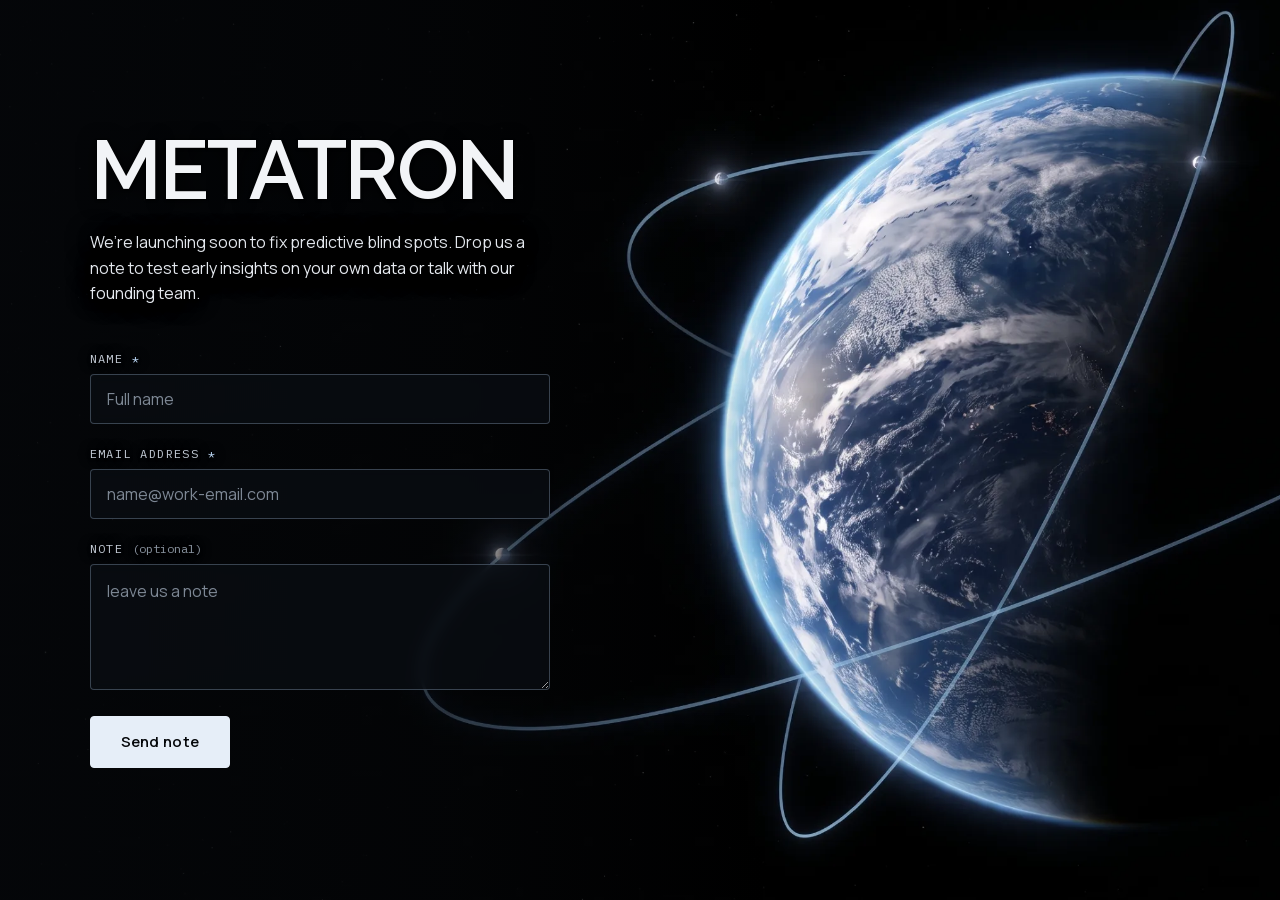
==== index.html @ 01273ff3 "Initial commit: Metatron coming-soon landing page Static one-page site ported 1:1 from Claude Design" ====
<!DOCTYPE html>
<html lang="en">
<head>
<meta charset="utf-8">
<meta name="viewport" content="width=device-width, initial-scale=1">
<title>Metatron</title>
<meta name="description" content="We're launching soon to fix predictive blind spots. Test early insights on your own data or talk with our founding team.">
<link rel="preload" href="assets/fonts/manrope-latin.woff2" as="font" type="font/woff2" crossorigin>
<link rel="preload" href="assets/fonts/raleway-600-latin.woff2" as="font" type="font/woff2" crossorigin>
<link rel="stylesheet" href="styles.css">
</head>
<body>
<main class="page">
  <div class="bg" aria-hidden="true"></div>
  <div class="overlay" aria-hidden="true"></div>

  <div class="content">
    <div class="stack">
      <header class="intro">
        <h1>Metatron</h1>
        <p>We’re launching soon to fix predictive blind spots. Drop us a note to test early insights on your own data or talk with our founding team.</p>
      </header>

      <div class="success" id="success" hidden>
        <span class="eyebrow">Message received</span>
        <p id="success-msg"></p>
      </div>

      <form id="contact" novalidate data-endpoint="https://script.google.com/macros/s/AKfycby-rSQ4V_kfU2_NtYznqkLeW7cXwyNaq0hUFwGAv3nIm2HUWSZgoiJLJumftzCt1XFF/exec">
        <label class="field">
          <span class="label">Name <span class="req">*</span></span>
          <input type="text" name="name" autocomplete="name" placeholder="Full name" aria-describedby="name-error">
          <span class="error" id="name-error" hidden></span>
        </label>

        <label class="field">
          <span class="label">Email address <span class="req">*</span></span>
          <input type="email" name="email" autocomplete="email" inputmode="email" placeholder="name@work-email.com" aria-describedby="email-error">
          <span class="error" id="email-error" hidden></span>
        </label>

        <label class="field">
          <span class="label">Note <span class="opt">(optional)</span></span>
          <textarea name="note" rows="4" placeholder="leave us a note"></textarea>
        </label>

        <!-- Honeypot: invisible to people, filled in by most bots. Submissions that
             carry a value here are dropped server-side. Not a .field — stays hidden. -->
        <input class="hp" type="text" name="company" tabindex="-1" autocomplete="off" aria-hidden="true">

        <div class="actions">
          <button type="submit" class="btn btn--solid">Send note</button>
          <span class="error" id="submit-error" role="alert" hidden></span>
        </div>
      </form>
    </div>
  </div>
</main>
<script src="main.js"></script>
</body>
</html>
---- styles.css ----
/* ---------- Fonts (self-hosted, latin + latin-ext subsets) ---------- */
@font-face { font-family: 'Manrope'; font-weight: 300 600; font-display: swap;
  src: url('assets/fonts/manrope-latin.woff2') format('woff2');
  unicode-range: U+0000-00FF, U+0131, U+0152-0153, U+02BB-02BC, U+02C6, U+02DA, U+02DC, U+0304, U+0308, U+0329, U+2000-206F, U+20AC, U+2122, U+2191, U+2193, U+2212, U+2215, U+FEFF, U+FFFD; }
@font-face { font-family: 'Manrope'; font-weight: 300 600; font-display: swap;
  src: url('assets/fonts/manrope-latin-ext.woff2') format('woff2');
  unicode-range: U+0100-02BA, U+02BD-02C5, U+02C7-02CC, U+02CE-02D7, U+02DD-02FF, U+1D00-1DBF, U+1E00-1E9F, U+1EF2-1EFF, U+2020, U+20A0-20AB, U+20AD-20C4, U+2113, U+2C60-2C7F, U+A720-A7FF; }
@font-face { font-family: 'Raleway'; font-weight: 600; font-display: swap;
  src: url('assets/fonts/raleway-600-latin.woff2') format('woff2');
  unicode-range: U+0000-00FF, U+0131, U+0152-0153, U+02BB-02BC, U+02C6, U+02DA, U+02DC, U+0304, U+0308, U+0329, U+2000-206F, U+20AC, U+2122, U+2191, U+2193, U+2212, U+2215, U+FEFF, U+FFFD; }
@font-face { font-family: 'Raleway'; font-weight: 600; font-display: swap;
  src: url('assets/fonts/raleway-600-latin-ext.woff2') format('woff2');
  unicode-range: U+0100-02BA, U+02BD-02C5, U+02C7-02CC, U+02CE-02D7, U+02DD-02FF, U+1D00-1DBF, U+1E00-1E9F, U+1EF2-1EFF, U+2020, U+20A0-20AB, U+20AD-20C4, U+2113, U+2C60-2C7F, U+A720-A7FF; }
@font-face { font-family: 'IBM Plex Mono'; font-weight: 400; font-display: swap;
  src: url('assets/fonts/ibm-plex-mono-400-latin.woff2') format('woff2');
  unicode-range: U+0000-00FF, U+0131, U+0152-0153, U+02BB-02BC, U+02C6, U+02DA, U+02DC, U+0304, U+0308, U+0329, U+2000-206F, U+20AC, U+2122, U+2191, U+2193, U+2212, U+2215, U+FEFF, U+FFFD; }
@font-face { font-family: 'IBM Plex Mono'; font-weight: 400; font-display: swap;
  src: url('assets/fonts/ibm-plex-mono-400-latin-ext.woff2') format('woff2');
  unicode-range: U+0100-02BA, U+02BD-02C5, U+02C7-02CC, U+02CE-02D7, U+02DD-02FF, U+1D00-1DBF, U+1E00-1E9F, U+1EF2-1EFF, U+2020, U+20A0-20AB, U+20AD-20C4, U+2113, U+2C60-2C7F, U+A720-A7FF; }

/* ---------- Tokens ---------- */
:root {
  --bg: #05070a;
  --text: #f2f4f7;
  --text-soft: #e6eaf0;
  --label: #c3cbd6;
  --muted: #8a94a1;
  --placeholder: #7d8794;
  --accent: #b8d4f2;
  --accent-btn: #e6eef8;
  --error: #ff9b8f;
  --field-bg: rgba(10, 14, 20, 0.72);
  --field-border: rgba(184, 212, 242, 0.28);
  --shadow-strong: 0 1px 3px rgba(0,0,0,0.95), 0 0 14px rgba(0,0,0,0.9), 0 0 28px rgba(0,0,0,0.7);
  --shadow-label: 0 1px 3px rgba(0,0,0,0.95), 0 0 12px rgba(0,0,0,0.85);
  --mobile-bp: 820px; /* reference only; media queries below hardcode it */
}

/* ---------- Base ---------- */
*, *::before, *::after { box-sizing: border-box; }
html, body { margin: 0; padding: 0; background: var(--bg); }
body { font-family: 'Manrope', system-ui, sans-serif; color: var(--text); -webkit-font-smoothing: antialiased; }
a { color: var(--accent); } a:hover { color: #fff; }
input::placeholder, textarea::placeholder { color: var(--placeholder); }
input:-webkit-autofill { -webkit-text-fill-color: var(--text); -webkit-box-shadow: 0 0 0 1000px #0b0f15 inset; }

/* ---------- Layout ---------- */
.page { position: relative; min-height: 100vh; width: 100%; overflow: hidden; background: var(--bg); }

.bg {
  position: absolute; inset: 0;
  background: url('assets/bg-desktop.webp') no-repeat;
  background-size: cover;
  background-position: 70% center;
}
.overlay {
  position: absolute; inset: 0;
  background: linear-gradient(90deg, rgba(5,7,10,0.85) 0%, rgba(5,7,10,0.55) 35%, rgba(5,7,10,0) 60%);
}
.content {
  position: relative; min-height: 100vh;
  display: flex; flex-direction: column; justify-content: center;
  padding: clamp(28px, 6vw, 96px) clamp(22px, 7vw, 120px);
}
.stack { width: 100%; max-width: 460px; display: flex; flex-direction: column; gap: clamp(28px, 4vw, 44px); }

@media (max-width: 819.98px) {
  .bg { background-image: url('assets/bg-mobile.webp'); background-size: 210% auto; background-position: 88% 0%; }
  .overlay { background: linear-gradient(180deg, rgba(5,7,10,0) 0px, rgba(5,7,10,0) 160px, rgba(5,7,10,0.7) 320px, var(--bg) 440px); }
  .content { justify-content: flex-end; }
}

/* ---------- Intro ---------- */
.intro { display: flex; flex-direction: column; gap: 20px; }
.intro h1 {
  margin: 0; font-family: 'Raleway', sans-serif; font-weight: 600; text-transform: uppercase;
  font-size: clamp(44px, 6.4vw, 84px); letter-spacing: -0.03em; line-height: 0.95;
  text-shadow: 0 2px 18px rgba(0,0,0,0.85), 0 1px 3px rgba(0,0,0,0.9);
}
.intro p {
  margin: 0; font-size: clamp(16px, 1.25vw, 18px); line-height: 1.6; color: var(--text-soft);
  text-shadow: var(--shadow-strong); text-wrap: pretty;
}

/* ---------- Form ---------- */
form { display: flex; flex-direction: column; gap: 22px; }
/* Needed because the rule above outranks the UA's [hidden] { display: none }. */
form[hidden] { display: none; }
.field { display: flex; flex-direction: column; gap: 8px; }
.label, .eyebrow {
  font-family: 'IBM Plex Mono', monospace; font-size: 12px; letter-spacing: 0.12em; text-transform: uppercase;
}
.label { color: var(--label); text-shadow: var(--shadow-label); }
.req { color: var(--accent); }
.opt { text-transform: none; letter-spacing: 0; color: var(--muted); }

input, textarea {
  width: 100%; font: inherit; font-size: 16px; color: var(--text);
  background: var(--field-bg); border: 1px solid var(--field-border); border-radius: 4px;
  outline: none; -webkit-backdrop-filter: blur(6px); backdrop-filter: blur(6px);
  transition: border-color .15s;
}
input { height: 50px; padding: 0 16px; }
textarea { min-height: 112px; padding: 14px 16px; line-height: 1.5; resize: vertical; }
input:focus, textarea:focus { border-color: var(--accent); }
input[aria-invalid="true"] { border-color: var(--error); }

.error { font-size: 13px; color: var(--error); }

/* Honeypot — off-screen rather than display:none, which some bots skip. */
.hp { position: absolute; left: -9999px; width: 1px; height: 1px; padding: 0; border: 0; opacity: 0; }

.actions { display: flex; align-items: center; gap: 18px; flex-wrap: wrap; padding-top: 4px; }
.btn {
  height: 52px; padding: 0 30px; font: inherit; font-size: 15px; font-weight: 600; letter-spacing: 0.02em;
  border: 1px solid var(--accent-btn); border-radius: 4px; cursor: pointer;
  transition: background .15s, color .15s;
}
.btn--solid { background: var(--accent-btn); color: var(--bg); }
.btn--outline { background: transparent; color: var(--text); }
.btn:hover:not(:disabled) { background: #fff; color: var(--bg); }
.btn:disabled { cursor: progress; opacity: .8; }

/* ---------- Success ---------- */
.success { display: flex; flex-direction: column; gap: 10px; padding: 24px 0; border-top: 1px solid rgba(184,212,242,0.35); }
.success[hidden] { display: none; }
.eyebrow { color: var(--accent); }
.success p { margin: 0; font-size: 17px; line-height: 1.55; color: var(--text-soft); }
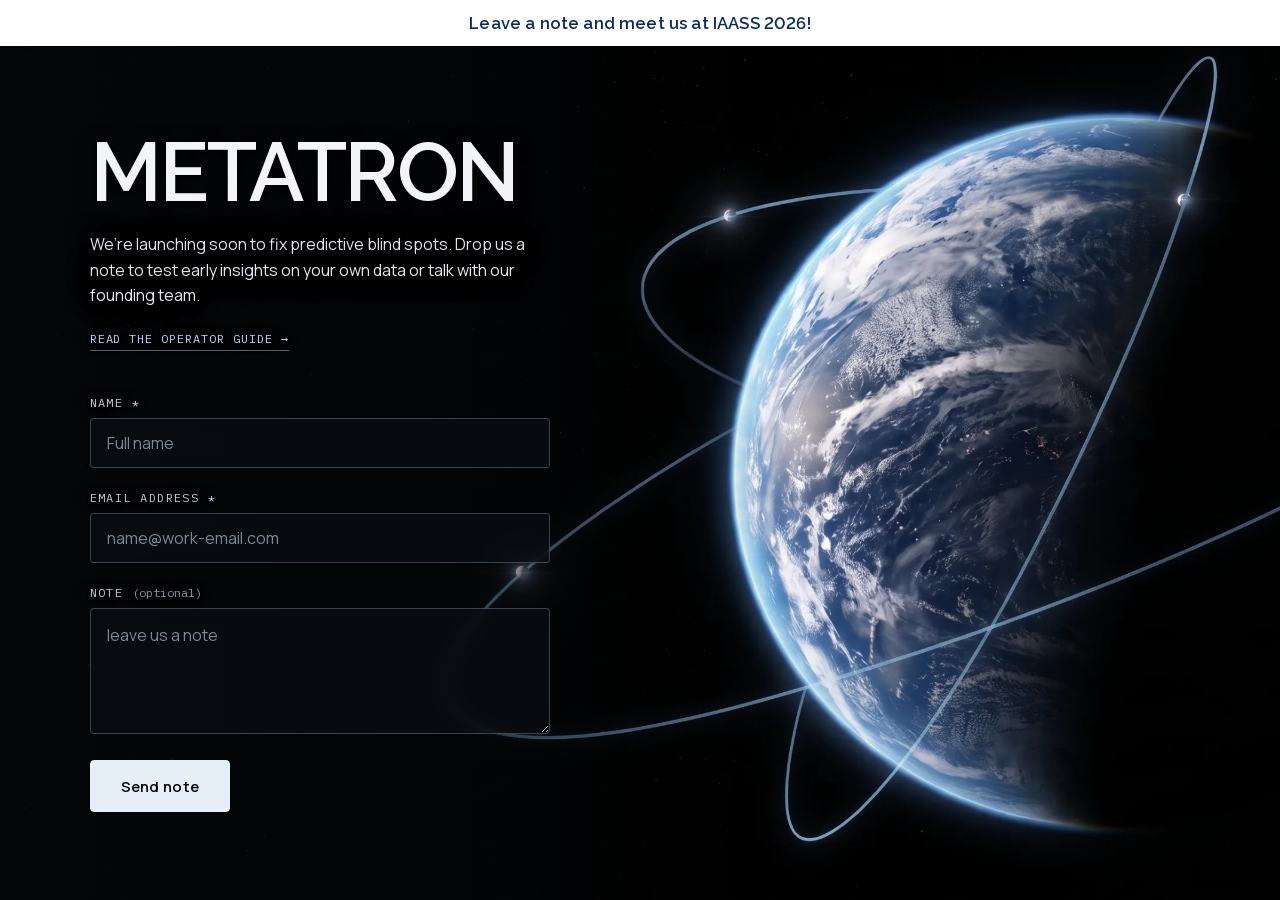
==== commit 81a0014f: "Publish /iaass2026 guide and add the IAASS 2026 banner Adds the self-contained operator guide at /ia" ====
--- a/index.html
+++ b/index.html
@@ -10,6 +10,9 @@
 <link rel="stylesheet" href="styles.css">
 </head>
 <body>
+<header class="banner">
+  <p>Leave a note and meet us at IAASS 2026!</p>
+</header>
 <main class="page">
   <div class="bg" aria-hidden="true"></div>
   <div class="overlay" aria-hidden="true"></div>
@@ -19,6 +22,7 @@
       <header class="intro">
         <h1>Metatron</h1>
         <p>We’re launching soon to fix predictive blind spots. Drop us a note to test early insights on your own data or talk with our founding team.</p>
+        <a class="guide-link" href="/iaass2026/">Read the operator guide <span aria-hidden="true">→</span></a>
       </header>
 
       <div class="success" id="success" hidden>
--- a/styles.css
+++ b/styles.css
@@ -34,18 +34,24 @@
   --shadow-strong: 0 1px 3px rgba(0,0,0,0.95), 0 0 14px rgba(0,0,0,0.9), 0 0 28px rgba(0,0,0,0.7);
   --shadow-label: 0 1px 3px rgba(0,0,0,0.95), 0 0 12px rgba(0,0,0,0.85);
   --mobile-bp: 820px; /* reference only; media queries below hardcode it */
+  --banner-bg: #ffffff;
+  --banner-ink: #0b2d5b; /* navy from the /iaass2026 guide */
 }
 
 /* ---------- Base ---------- */
 *, *::before, *::after { box-sizing: border-box; }
 html, body { margin: 0; padding: 0; background: var(--bg); }
-body { font-family: 'Manrope', system-ui, sans-serif; color: var(--text); -webkit-font-smoothing: antialiased; }
+body { min-height: 100vh; display: flex; flex-direction: column; font-family: 'Manrope', system-ui, sans-serif; color: var(--text); -webkit-font-smoothing: antialiased; }
 a { color: var(--accent); } a:hover { color: #fff; }
 input::placeholder, textarea::placeholder { color: var(--placeholder); }
 input:-webkit-autofill { -webkit-text-fill-color: var(--text); -webkit-box-shadow: 0 0 0 1000px #0b0f15 inset; }
 
+/* ---------- Banner ---------- */
+.banner { position: relative; z-index: 2; background: var(--banner-bg); color: var(--banner-ink); text-align: center; padding: 12px 16px; }
+.banner p { margin: 0; font-family: 'Raleway', sans-serif; font-weight: 600; font-size: clamp(15px, 1.3vw, 18px); line-height: 1.35; letter-spacing: 0.01em; font-variant-numeric: lining-nums; }
+
 /* ---------- Layout ---------- */
-.page { position: relative; min-height: 100vh; width: 100%; overflow: hidden; background: var(--bg); }
+.page { position: relative; flex: 1; display: flex; flex-direction: column; width: 100%; overflow: hidden; background: var(--bg); }
 
 .bg {
   position: absolute; inset: 0;
@@ -58,7 +64,7 @@
   background: linear-gradient(90deg, rgba(5,7,10,0.85) 0%, rgba(5,7,10,0.55) 35%, rgba(5,7,10,0) 60%);
 }
 .content {
-  position: relative; min-height: 100vh;
+  position: relative; flex: 1;
   display: flex; flex-direction: column; justify-content: center;
   padding: clamp(28px, 6vw, 96px) clamp(22px, 7vw, 120px);
 }
@@ -81,6 +87,13 @@
   margin: 0; font-size: clamp(16px, 1.25vw, 18px); line-height: 1.6; color: var(--text-soft);
   text-shadow: var(--shadow-strong); text-wrap: pretty;
 }
+
+.guide-link {
+  align-self: flex-start; font-family: 'IBM Plex Mono', monospace; font-size: 12px; line-height: 1.6;
+  letter-spacing: 0.08em; text-transform: uppercase; color: var(--accent); text-decoration: none;
+  border-bottom: 1px solid rgba(184,212,242,0.45); padding-bottom: 2px; text-shadow: var(--shadow-label);
+}
+.guide-link:hover { color: #fff; border-color: #fff; }
 
 /* ---------- Form ---------- */
 form { display: flex; flex-direction: column; gap: 22px; }
